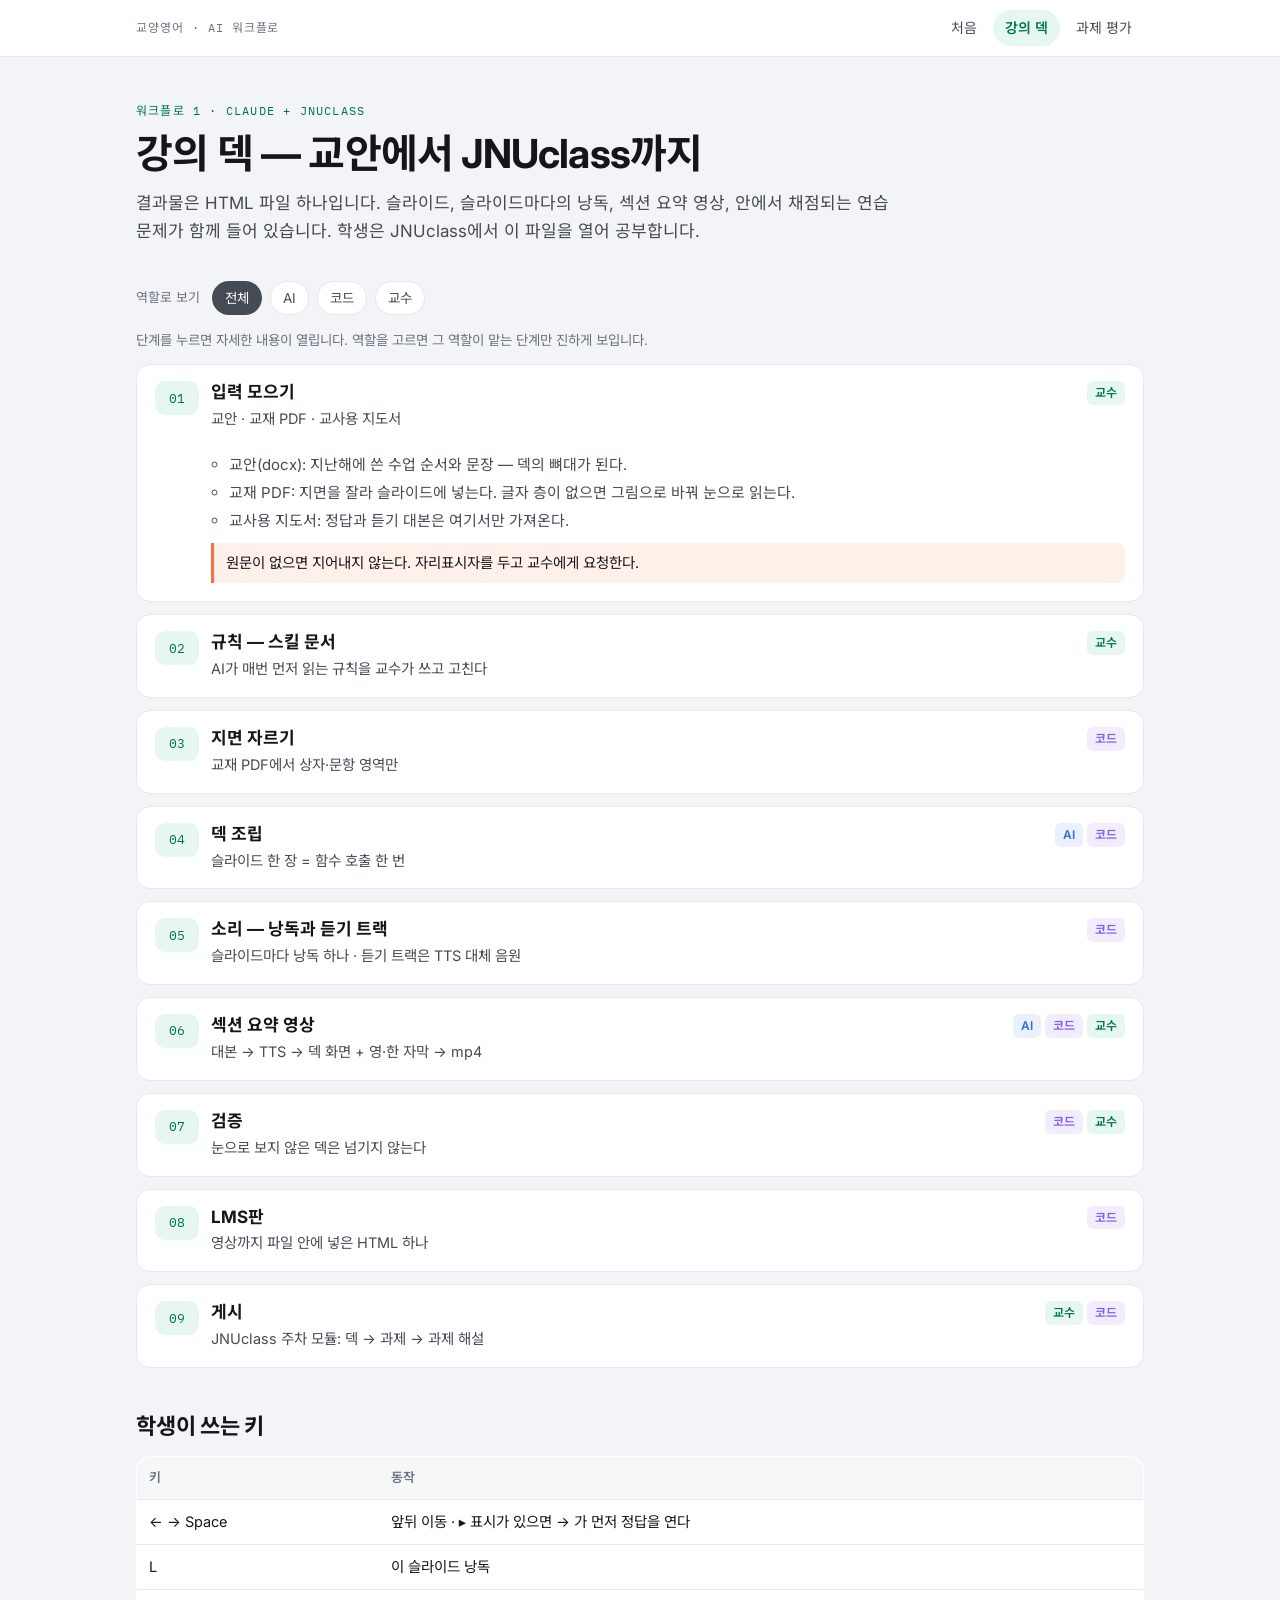
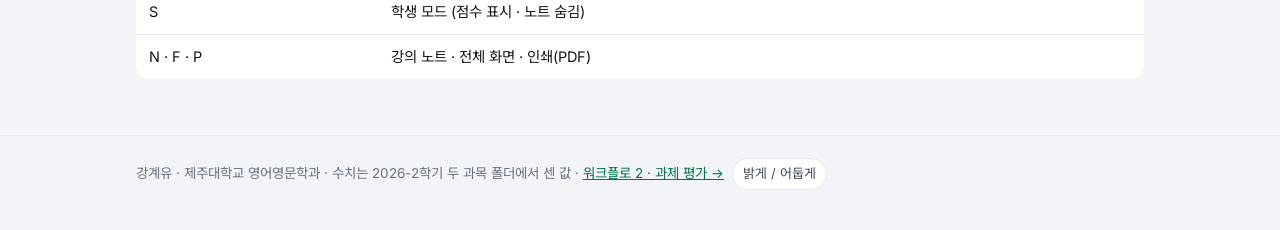
==== deck.html @ aa871a67 "교양영어 AI 워크플로 두 페이지 (강의 덱 · 과제 평가) Co-Authored-By: Claude Opus 5.5 <noreply@anthropic.com>" ====
<!DOCTYPE html>
<html lang="ko">
<head>
<meta charset="UTF-8">
<meta name="viewport" content="width=device-width, initial-scale=1">
<title>강의 덱 워크플로</title>
<meta name="description" content="교안·교재·지도서에서 낭독과 섹션 영상이 든 HTML 강의 덱을 만들어 JNUclass에 올리기까지 아홉 단계.">
<link rel="preconnect" href="https://fonts.googleapis.com">
<link rel="preconnect" href="https://fonts.gstatic.com" crossorigin>
<link href="https://fonts.googleapis.com/css2?family=Inter:wght@400;600;700&family=Noto+Sans+KR:wght@400;500;700&family=IBM+Plex+Mono:wght@400;500&display=swap" rel="stylesheet">
<link rel="stylesheet" href="style.css">
</head>
<body>
<header class="top"><div class="wrap">
  <a class="brand" href="index.html">교양영어 · AI 워크플로</a>
  <nav class="tabs" aria-label="페이지">
    <a href="index.html">처음</a>
    <a href="deck.html" aria-current="page">강의 덱</a>
    <a href="grading.html">과제 평가</a>
  </nav>
</div></header>

<main class="wrap">
  <section class="hero">
    <p class="kicker">워크플로 1 · Claude + JNUclass</p>
    <h1>강의 덱 — 교안에서 JNUclass까지</h1>
    <p class="sub">결과물은 HTML 파일 하나입니다. 슬라이드, 슬라이드마다의 낭독, 섹션 요약 영상, 안에서 채점되는 연습 문제가 함께 들어 있습니다. 학생은 JNUclass에서 이 파일을 열어 공부합니다.</p>
  </section>

  <div class="legend" role="group" aria-label="역할로 보기">
    <span class="lab">역할로 보기</span>
    <button class="chip all" type="button" data-role="all">전체</button>
    <button class="chip ai" type="button" data-role="ai">AI</button>
    <button class="chip code" type="button" data-role="code">코드</button>
    <button class="chip prof" type="button" data-role="prof">교수</button>
  </div>
  <p class="note">단계를 누르면 자세한 내용이 열립니다. 역할을 고르면 그 역할이 맡는 단계만 진하게 보입니다.</p>

  <ol class="steps">
    <li class="step" data-who="prof"><details open><summary>
      <span class="num">01</span>
      <span><span class="st-title">입력 모으기</span><span class="st-one">교안 · 교재 PDF · 교사용 지도서</span></span>
      <span class="who"><span class="prof">교수</span></span></summary>
      <div class="st-body">
        <ul><li>교안(docx): 지난해에 쓴 수업 순서와 문장 — 덱의 뼈대가 된다.</li>
            <li>교재 PDF: 지면을 잘라 슬라이드에 넣는다. 글자 층이 없으면 그림으로 바꿔 눈으로 읽는다.</li>
            <li>교사용 지도서: 정답과 듣기 대본은 여기서만 가져온다.</li></ul>
        <div class="rule">원문이 없으면 지어내지 않는다. 자리표시자를 두고 교수에게 요청한다.</div>
      </div></details></li>

    <li class="step" data-who="prof"><details><summary>
      <span class="num">02</span>
      <span><span class="st-title">규칙 — 스킬 문서</span><span class="st-one">AI가 매번 먼저 읽는 규칙을 교수가 쓰고 고친다</span></span>
      <span class="who"><span class="prof">교수</span></span></summary>
      <div class="st-body">
        <ul><li>인용 원칙: 교재 본문·듣기 대본·정답은 사용자가 준 원문만 쓴다.</li>
            <li>영어가 위, 한국어가 아래. 한국어는 번역이 아니라 해설.</li>
            <li>한 장에 한 호흡. 섹션마다 교재 지면이 먼저, 해설은 그다음.</li>
            <li>모든 슬라이드에 강의 노트(진행 지시 · 시간 · 학생이 틀리는 곳).</li>
            <li>연습은 슬라이드 안에서 푼다 — 고르기 · 쓰기 · 짚기 · 나누기.</li></ul>
        <div class="files"><code>english-lecture-deck/SKILL.md</code><code>references/deck-planning.md</code><code>references/bilingual-voice.md</code><code>references/slide-grammar.md</code></div>
        <p class="note">학기 중에 고친다. 예: 2026-09-22 「덱 제목은 교재의 절 제목 그대로」, 09-23 「대본 인용에는 문장 단위 번역」.</p>
      </div></details></li>

    <li class="step" data-who="code"><details><summary>
      <span class="num">03</span>
      <span><span class="st-title">지면 자르기</span><span class="st-one">교재 PDF에서 상자·문항 영역만</span></span>
      <span class="who"><span class="code">코드</span></span></summary>
      <div class="st-body">
        <p>좌표표에 따라 잘라 그림 데이터로 저장한다. 휴대폰으로 찍은 지면은 기울기를 바로잡아 넣는다.</p>
        <div class="files"><code>crop_pages.py</code><code>fix_p90.py</code><code>pages_b64.json</code></div>
      </div></details></li>

    <li class="step" data-who="ai code"><details><summary>
      <span class="num">04</span>
      <span><span class="st-title">덱 조립</span><span class="st-one">슬라이드 한 장 = 함수 호출 한 번</span></span>
      <span class="who"><span class="ai">AI</span><span class="code">코드</span></span></summary>
      <div class="st-body">
        <p>AI가 본문(영어 강의체 + 한국어 해설 + 노트)을 조립 스크립트로 쓰고, 라이브러리가 화면을 만든다. 고칠 때는 스크립트를 고치고 다시 조립한다.</p>
        <div class="files"><code>build_4_1.py</code><code>deck_lib.py</code><code>deck_template_ELS1.html</code></div>
        <p class="note">한 차시 기준 45–60장. 4주차 4-1은 51장, 4-2는 66장(영상 슬라이드 포함).</p>
      </div></details></li>

    <li class="step" data-who="code"><details><summary>
      <span class="num">05</span>
      <span><span class="st-title">소리 — 낭독과 듣기 트랙</span><span class="st-one">슬라이드마다 낭독 하나 · 듣기 트랙은 TTS 대체 음원</span></span>
      <span class="who"><span class="code">코드</span></span></summary>
      <div class="st-body">
        <ul><li>L 키로 그 슬라이드의 영어 문장을 읽는다. 표지·섹션 표지·영상 슬라이드에는 없다. 정답은 상자를 연 뒤 이어 읽는다.</li>
            <li>듣기 트랙은 교재 원음이 아니라 지도서 대본을 음성 합성으로 읽힌 것 — 화면에 「TTS 대체 음원」으로 밝힌다.</li></ul>
        <div class="files"><code>narrate.py</code><code>make_audio.py</code><code>*_낭독대본.txt</code></div>
        <p class="note">6주차 6-1(영어읽기와 쓰기 1): 낭독 58개, 24분 40초.</p>
      </div></details></li>

    <li class="step" data-who="ai code prof"><details><summary>
      <span class="num">06</span>
      <span><span class="st-title">섹션 요약 영상</span><span class="st-one">대본 → TTS → 덱 화면 + 영·한 자막 → mp4</span></span>
      <span class="who"><span class="ai">AI</span><span class="code">코드</span><span class="prof">교수</span></span></summary>
      <div class="st-body">
        <ul><li>3주차: 섹션 PDF를 제미나이 노트북에 넣어 만든 영상의 소리만 살려 덱 화면으로 다시 그렸다.</li>
            <li>4주차부터: AI가 대본을 쓰고 교수가 검토 → 음성 합성 → 덱 화면을 찍어 자막과 함께 렌더.</li>
            <li>자습 주간(6주차)에는 정답이 든 영상을 섹션 끝에 둔다. 개요 영상(정답 없음)만 표지 다음.</li></ul>
        <div class="files"><code>vid/secvid.py</code><code>vid/v61_s00.py …</code><code>video/*.mp4 · *.srt</code></div>
      </div></details></li>

    <li class="step" data-who="code prof"><details><summary>
      <span class="num">07</span>
      <span><span class="st-title">검증</span><span class="st-one">눈으로 보지 않은 덱은 넘기지 않는다</span></span>
      <span class="who"><span class="code">코드</span><span class="prof">교수</span></span></summary>
      <div class="st-body">
        <p>브라우저가 덱을 열어 직접 센다: 넘친 슬라이드, 노트 없는 슬라이드, 연습 문제 채점 동작, 낭독 이어 읽기, 인쇄 때 조작 단추 숨김, PDF 쪽수 = 슬라이드 수. 교수는 전체를 8장씩 묶은 화면으로 훑는다.</p>
        <div class="files"><code>verify.py</code><code>shots/*_sheet*.png</code></div>
        <p class="note">6주차 영어읽기와 쓰기 1: 넘침 0 · 노트 누락 0 · PDF 58쪽·53쪽 = 슬라이드 수.</p>
      </div></details></li>

    <li class="step" data-who="code"><details><summary>
      <span class="num">08</span>
      <span><span class="st-title">LMS판</span><span class="st-one">영상까지 파일 안에 넣은 HTML 하나</span></span>
      <span class="who"><span class="code">코드</span></span></summary>
      <div class="st-body">
        <p>영상이 옆 폴더에 있으면 JNUclass에서 재생되지 않는다. 그래서 영상(540p)과 서체를 파일 안에 넣은 판을 따로 만든다. 학생 모드로 열리고(점수 표시, 노트 숨김), 교수 모드는 주소 뒤 <code>?teacher</code> 또는 S 키.</p>
        <div class="files"><code>EMBED=1 STUDENT_DEFAULT=1</code><code>*_LMS.html</code></div>
        <p class="note">6주차 영어듣기와 말하기 1 LMS판: 16.7 MB · 16.4 MB. 20 MB를 넘으면 전송이 막혔다.</p>
      </div></details></li>

    <li class="step" data-who="prof code"><details><summary>
      <span class="num">09</span>
      <span><span class="st-title">게시</span><span class="st-one">JNUclass 주차 모듈: 덱 → 과제 → 과제 해설</span></span>
      <span class="who"><span class="prof">교수</span><span class="code">코드</span></span></summary>
      <div class="st-body">
        <p>교수가 직접 올리거나, AI가 Canvas API로 올린다. 학생에게 보이는 일은 교수가 설정을 확인한 뒤에만 하고, 로그인은 교수가 직접 한다.</p>
        <div class="rule">기존 항목은 지우지 않는다. 비공개로 돌리고 알린다.</div>
      </div></details></li>
  </ol>

  <h2>학생이 쓰는 키</h2>
  <div class="tablewrap"><table class="cmp">
    <tr><th>키</th><th>동작</th></tr>
    <tr><td>← → Space</td><td>앞뒤 이동 · ▸ 표시가 있으면 → 가 먼저 정답을 연다</td></tr>
    <tr><td>L</td><td>이 슬라이드 낭독</td></tr>
    <tr><td>S</td><td>학생 모드 (점수 표시 · 노트 숨김)</td></tr>
    <tr><td>N · F · P</td><td>강의 노트 · 전체 화면 · 인쇄(PDF)</td></tr>
  </table></div>
</main>

<footer><div class="wrap">
  강계유 · 제주대학교 영어영문학과 · 수치는 2026-2학기 두 과목 폴더에서 센 값 · <a href="grading.html">워크플로 2 · 과제 평가 →</a>
  &nbsp;<button class="theme" type="button">밝게 / 어둡게</button>
</div></footer>
<script src="app.js"></script>
</body>
</html>
---- style.css ----
/* 교양영어 AI 워크플로 — 강의 덱과 같은 토큰(--brand #00A56A · --accent #FF6E40 · Inter / Noto Sans KR / IBM Plex Mono) */
:root{
  --brand:#00A56A; --brand-deep:#00754C; --brand-soft:#E6F7F0; --brand-line:#C7EBDC;
  --accent:#FF6E40; --accent-deep:#C94A22; --accent-soft:#FFF0EA;
  --ai:#2E6BE6; --ai-soft:#EAF1FD; --code:#7A5AF8; --code-soft:#F1EDFE; --prof:#00754C; --prof-soft:#E6F7F0;
  --ink:#14161A; --ink-2:#454B55; --ink-3:#6B7280; --line:#E5E8EE; --surface:#FFFFFF; --surface-2:#F6F7F9; --page:#F2F4F7;
  --font:"Inter","Noto Sans KR",-apple-system,"Segoe UI",system-ui,sans-serif;
  --mono:"IBM Plex Mono","Noto Sans KR",Consolas,monospace;
  --r:14px;
}
@media (prefers-color-scheme: dark){
  :root:not([data-theme="light"]){
    --brand:#2BC48A; --brand-deep:#5FD9A8; --brand-soft:#0F2A20; --brand-line:#1E4A39;
    --accent:#FF8A63; --accent-deep:#FFAB8C; --accent-soft:#2E1A12;
    --ai:#7FA8FF; --ai-soft:#16223A; --code:#B39CFF; --code-soft:#221A3A; --prof:#5FD9A8; --prof-soft:#0F2A20;
    --ink:#ECEFF3; --ink-2:#C2C8D0; --ink-3:#9AA3AE; --line:#2A3038; --surface:#171B21; --surface-2:#1E232B; --page:#101317;
  }
}
:root[data-theme="dark"]{
  --brand:#2BC48A; --brand-deep:#5FD9A8; --brand-soft:#0F2A20; --brand-line:#1E4A39;
  --accent:#FF8A63; --accent-deep:#FFAB8C; --accent-soft:#2E1A12;
  --ai:#7FA8FF; --ai-soft:#16223A; --code:#B39CFF; --code-soft:#221A3A; --prof:#5FD9A8; --prof-soft:#0F2A20;
  --ink:#ECEFF3; --ink-2:#C2C8D0; --ink-3:#9AA3AE; --line:#2A3038; --surface:#171B21; --surface-2:#1E232B; --page:#101317;
}
*{box-sizing:border-box}
html{-webkit-text-size-adjust:100%}
body{margin:0;background:var(--page);color:var(--ink);font-family:var(--font);font-size:16px;line-height:1.65;word-break:keep-all;overflow-wrap:anywhere}
a{color:var(--brand-deep)}
.wrap{max-width:1040px;margin:0 auto;padding:0 16px}
header.top{background:var(--surface);border-bottom:1px solid var(--line)}
header.top .wrap{display:flex;align-items:center;justify-content:space-between;gap:12px;min-height:56px;flex-wrap:wrap}
.brand{font-family:var(--mono);font-size:12px;letter-spacing:.08em;text-transform:uppercase;color:var(--ink-3);text-decoration:none}
nav.tabs{display:flex;gap:4px;flex-wrap:wrap}
nav.tabs a{font-size:14px;text-decoration:none;color:var(--ink-2);padding:6px 12px;border-radius:999px}
nav.tabs a[aria-current="page"]{background:var(--brand-soft);color:var(--brand-deep);font-weight:600}
.hero{padding:44px 0 18px}
.kicker{font-family:var(--mono);font-size:12px;letter-spacing:.1em;text-transform:uppercase;color:var(--brand-deep);margin:0 0 8px}
h1{font-size:clamp(26px,4.4vw,40px);line-height:1.25;letter-spacing:-.02em;margin:0 0 10px;font-weight:700}
.sub{font-size:17px;color:var(--ink-2);margin:0;max-width:760px}
h2{font-size:22px;letter-spacing:-.01em;margin:40px 0 12px}
.note{font-size:13.5px;color:var(--ink-3)}
/* 역할 필터 */
.legend{display:flex;flex-wrap:wrap;gap:8px;align-items:center;margin:18px 0 6px}
.legend .lab{font-size:13px;color:var(--ink-3);margin-right:4px}
.chip{font:inherit;font-size:13.5px;border:1px solid var(--line);background:var(--surface);color:var(--ink-2);border-radius:999px;padding:5px 12px;cursor:pointer}
.chip[aria-pressed="true"]{border-color:transparent;color:#fff}
.chip.ai[aria-pressed="true"]{background:var(--ai)} .chip.code[aria-pressed="true"]{background:var(--code)} .chip.prof[aria-pressed="true"]{background:var(--prof)}
.chip.all[aria-pressed="true"]{background:var(--ink-2)}
/* 단계 */
ol.steps{list-style:none;margin:10px 0 0;padding:0;display:grid;gap:12px}
.step{background:var(--surface);border:1px solid var(--line);border-radius:var(--r);transition:opacity .2s}
.step.dim{opacity:.32}
.step details{padding:0}
.step summary{list-style:none;cursor:pointer;display:grid;grid-template-columns:44px 1fr auto;gap:12px;align-items:start;padding:16px 18px}
.step summary::-webkit-details-marker{display:none}
.num{font-family:var(--mono);font-size:13px;color:var(--brand-deep);background:var(--brand-soft);border-radius:10px;height:34px;display:grid;place-items:center}
.st-title,.st-one{display:block}
.st-title{font-weight:700;font-size:17px;line-height:1.4}
.st-one{font-size:14.5px;color:var(--ink-2);margin-top:2px}
.who{display:flex;gap:4px;flex-wrap:wrap;justify-content:flex-end}
.who span{font-size:12px;font-weight:600;border-radius:6px;padding:2px 8px;white-space:nowrap}
.who .ai{background:var(--ai-soft);color:var(--ai)} .who .code{background:var(--code-soft);color:var(--code)} .who .prof{background:var(--prof-soft);color:var(--prof)}
.st-body{padding:0 18px 18px 74px;font-size:15px;color:var(--ink-2)}
.st-body ul{margin:6px 0 0;padding-left:18px}
.st-body li{margin:3px 0}
.files{display:flex;flex-wrap:wrap;gap:6px;margin-top:10px}
.files code{font-family:var(--mono);font-size:12px;background:var(--surface-2);border:1px solid var(--line);border-radius:6px;padding:2px 7px;color:var(--ink-2)}
.rule{border-left:3px solid var(--accent);background:var(--accent-soft);padding:8px 12px;border-radius:0 8px 8px 0;margin-top:10px;font-size:14.5px;color:var(--ink)}
@media (max-width:640px){
  .step summary{grid-template-columns:36px 1fr;padding:14px}
  .who{grid-column:2;justify-content:flex-start}
  .st-body{padding:0 14px 14px 14px}
}
/* 카드 */
.grid2{display:grid;grid-template-columns:repeat(auto-fit,minmax(280px,1fr));gap:14px}
.card{background:var(--surface);border:1px solid var(--line);border-radius:var(--r);padding:20px;text-decoration:none;color:inherit;display:block}
a.card:hover{border-color:var(--brand)}
.card .c-lab{font-family:var(--mono);font-size:12px;letter-spacing:.08em;text-transform:uppercase;color:var(--brand-deep)}
.card h3{margin:6px 0 6px;font-size:19px}
.card p{margin:0;color:var(--ink-2);font-size:15px}
.stats{display:grid;grid-template-columns:repeat(auto-fit,minmax(150px,1fr));gap:10px;margin-top:10px}
.stat{background:var(--surface);border:1px solid var(--line);border-radius:12px;padding:14px 16px}
.stat b{display:block;font-size:26px;letter-spacing:-.02em;color:var(--brand-deep)}
.stat span{font-size:13.5px;color:var(--ink-3)}
table.cmp{width:100%;border-collapse:collapse;background:var(--surface);border:1px solid var(--line);border-radius:var(--r);overflow:hidden;font-size:14.5px}
table.cmp th,table.cmp td{padding:10px 12px;border-bottom:1px solid var(--line);text-align:left;vertical-align:top}
table.cmp th{font-size:13px;color:var(--ink-3);font-weight:600;background:var(--surface-2)}
.tablewrap{overflow-x:auto;-webkit-overflow-scrolling:touch}
/* 가상 피드백 예시 */
.fb{background:#FBFAF6;color:#222;border:1px solid #E2DED3;border-radius:12px;padding:22px 24px;font-family:Georgia,"Times New Roman",serif;font-size:16px;line-height:1.7}
.fb h4{font-family:Georgia,serif;font-weight:normal;color:#1F3864;font-size:20px;margin:0 0 8px}
.fb p{margin:0;text-indent:1.8em}
.fb mark{background:#FFF1A8;padding:0 2px;color:#222}
.fb del{color:#A33}
.fb .badge{display:inline-block;background:#1F3864;color:#fff;border-radius:8px;padding:4px 12px;font-size:17px;margin-bottom:10px}
.fb table{width:100%;border-collapse:collapse;font-size:14.5px;margin:8px 0 14px}
.fb td{border-bottom:1px solid #E6E2D8;padding:6px 6px;vertical-align:top}
.fb td.pt{text-align:right;white-space:nowrap}
.tag-fic{display:inline-block;font-family:var(--mono);font-size:11.5px;background:var(--accent-soft);color:var(--accent-deep);border-radius:6px;padding:2px 8px;margin-bottom:8px}
footer{margin:56px 0 0;padding:22px 0 40px;border-top:1px solid var(--line);font-size:13.5px;color:var(--ink-3)}
.theme{font:inherit;font-size:13px;border:1px solid var(--line);background:var(--surface);color:var(--ink-2);border-radius:999px;padding:4px 10px;cursor:pointer}
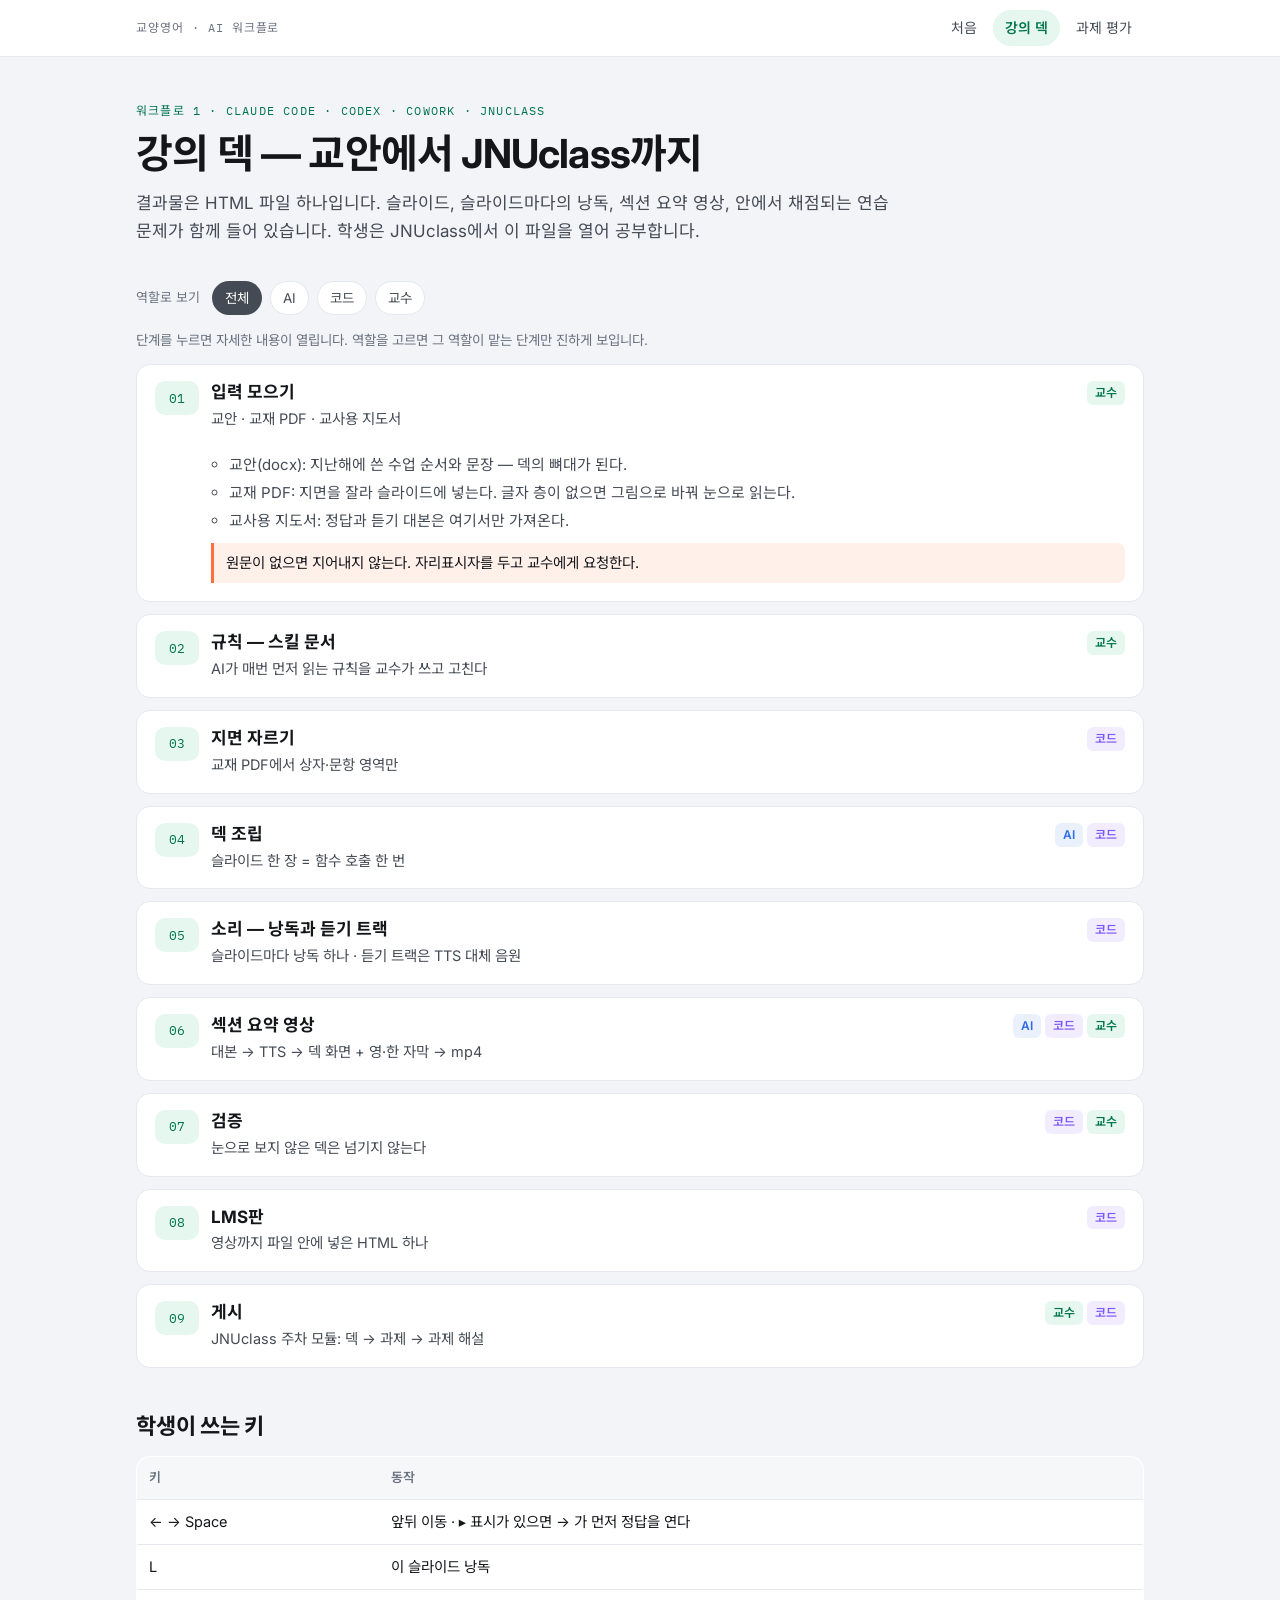
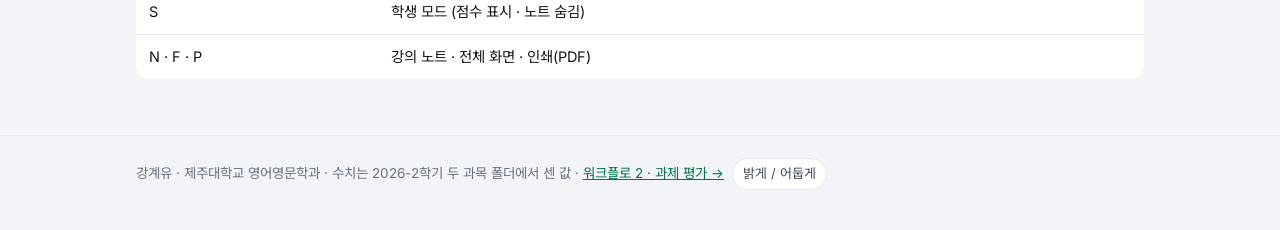
==== commit 9eca1d34: "10/15 실제 제작 반영: Claude Code → Codex → Cowork 검증 · 7주차 · 5주차 센 값 Co-Authored-By: Claude Opus 5.5 <nor" ====
--- a/deck.html
+++ b/deck.html
@@ -22,7 +22,7 @@
 
 <main class="wrap">
   <section class="hero">
-    <p class="kicker">워크플로 1 · Claude + JNUclass</p>
+    <p class="kicker">워크플로 1 · Claude Code · Codex · Cowork · JNUclass</p>
     <h1>강의 덱 — 교안에서 JNUclass까지</h1>
     <p class="sub">결과물은 HTML 파일 하나입니다. 슬라이드, 슬라이드마다의 낭독, 섹션 요약 영상, 안에서 채점되는 연습 문제가 함께 들어 있습니다. 학생은 JNUclass에서 이 파일을 열어 공부합니다.</p>
   </section>
@@ -111,6 +111,8 @@
         <p>브라우저가 덱을 열어 직접 센다: 넘친 슬라이드, 노트 없는 슬라이드, 연습 문제 채점 동작, 낭독 이어 읽기, 인쇄 때 조작 단추 숨김, PDF 쪽수 = 슬라이드 수. 교수는 전체를 8장씩 묶은 화면으로 훑는다.</p>
         <div class="files"><code>verify.py</code><code>shots/*_sheet*.png</code></div>
         <p class="note">6주차 영어읽기와 쓰기 1: 넘침 0 · 노트 누락 0 · PDF 58쪽·53쪽 = 슬라이드 수.</p>
+        <p>7주차부터 사람의 눈 앞에 두 번을 더 둡니다. 낭독 · 영상을 넣기 전 초안을 <b>Codex</b>가 한 번 검토하고(학생 자습 시점 · 교재 대조 · 연습 동작), 최종본을 <b>Cowork</b>가 기존 스킬로 다시 봅니다. Cowork가 찾은 것(제목을 두 번 읽음 · 빗금이 「or」로 읽힘 · 교사 지시문이 학생 화면에)은 다음부터 코드가 먼저 찾게 했습니다.</p>
+        <p class="note">7주차 덱 4개: Codex 이의 28건 중 받아들임 25 · 유지 1 · 절충 2. 자세한 흐름 → <a href="https://lecture-deck-relay.vercel.app">lecture-deck-relay.vercel.app</a></p>
       </div></details></li>
 
     <li class="step" data-who="code"><details><summary>
@@ -120,7 +122,7 @@
       <div class="st-body">
         <p>영상이 옆 폴더에 있으면 JNUclass에서 재생되지 않는다. 그래서 영상(540p)과 서체를 파일 안에 넣은 판을 따로 만든다. 학생 모드로 열리고(점수 표시, 노트 숨김), 교수 모드는 주소 뒤 <code>?teacher</code> 또는 S 키.</p>
         <div class="files"><code>EMBED=1 STUDENT_DEFAULT=1</code><code>*_LMS.html</code></div>
-        <p class="note">6주차 영어듣기와 말하기 1 LMS판: 16.7 MB · 16.4 MB. 20 MB를 넘으면 전송이 막혔다.</p>
+        <p class="note">6주차 영어듣기와 말하기 1 LMS판: 16.7 MB · 16.4 MB. 7주차 LMS판 4개는 28–33 MB로, Canvas API로 올렸다.</p>
       </div></details></li>
 
     <li class="step" data-who="prof code"><details><summary>
